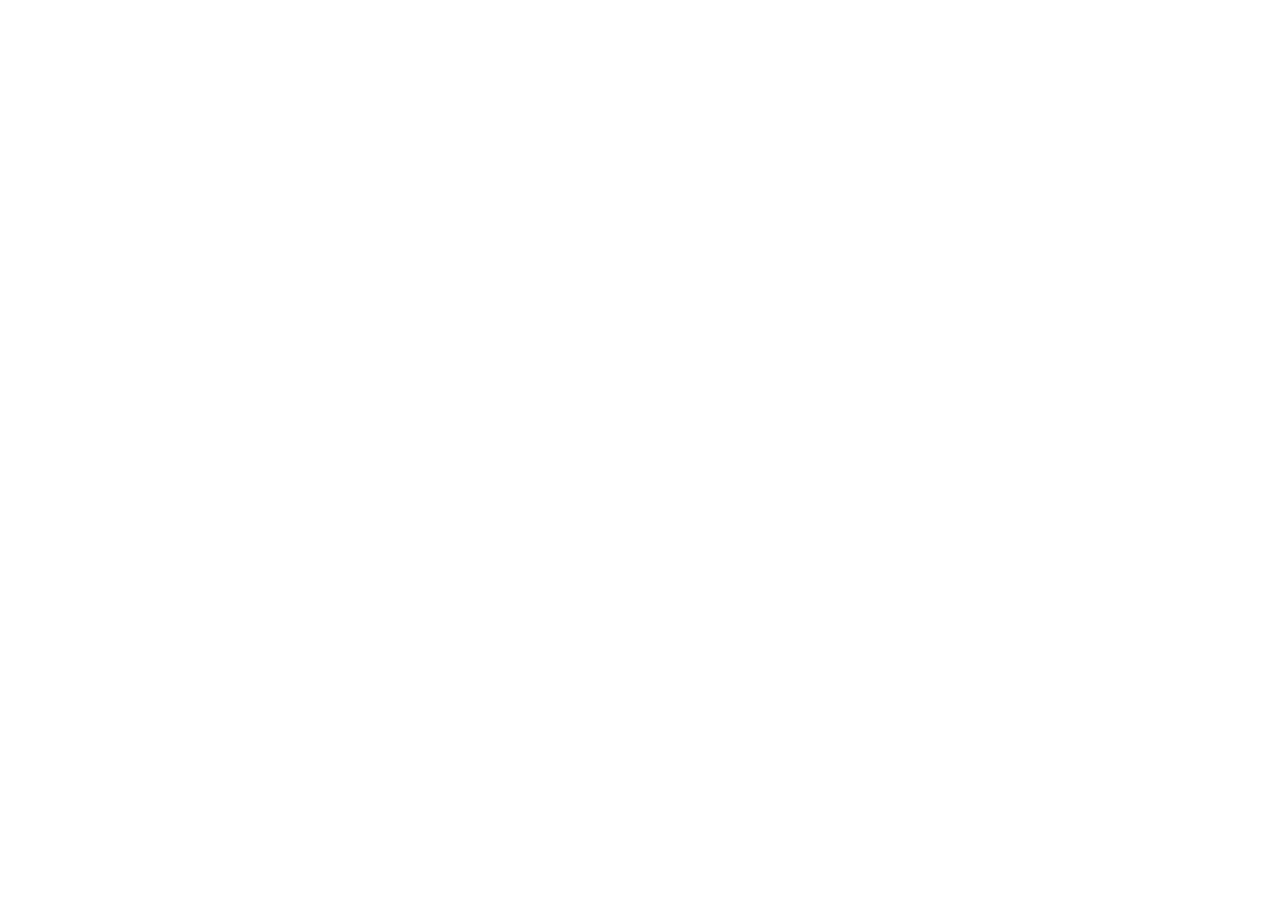
==== index.html @ 8a38949e "firt commit" ====
<!DOCTYPE html>
<html lang="en">
<head>
    <meta charset="UTF-8">
    <meta name="viewport" content="width=device-width, initial-scale=1.0">
    <title>Project: Rock Paper Scissors</title>
</head>
<body>
    <script>
        
    </script>
</body>
</html>
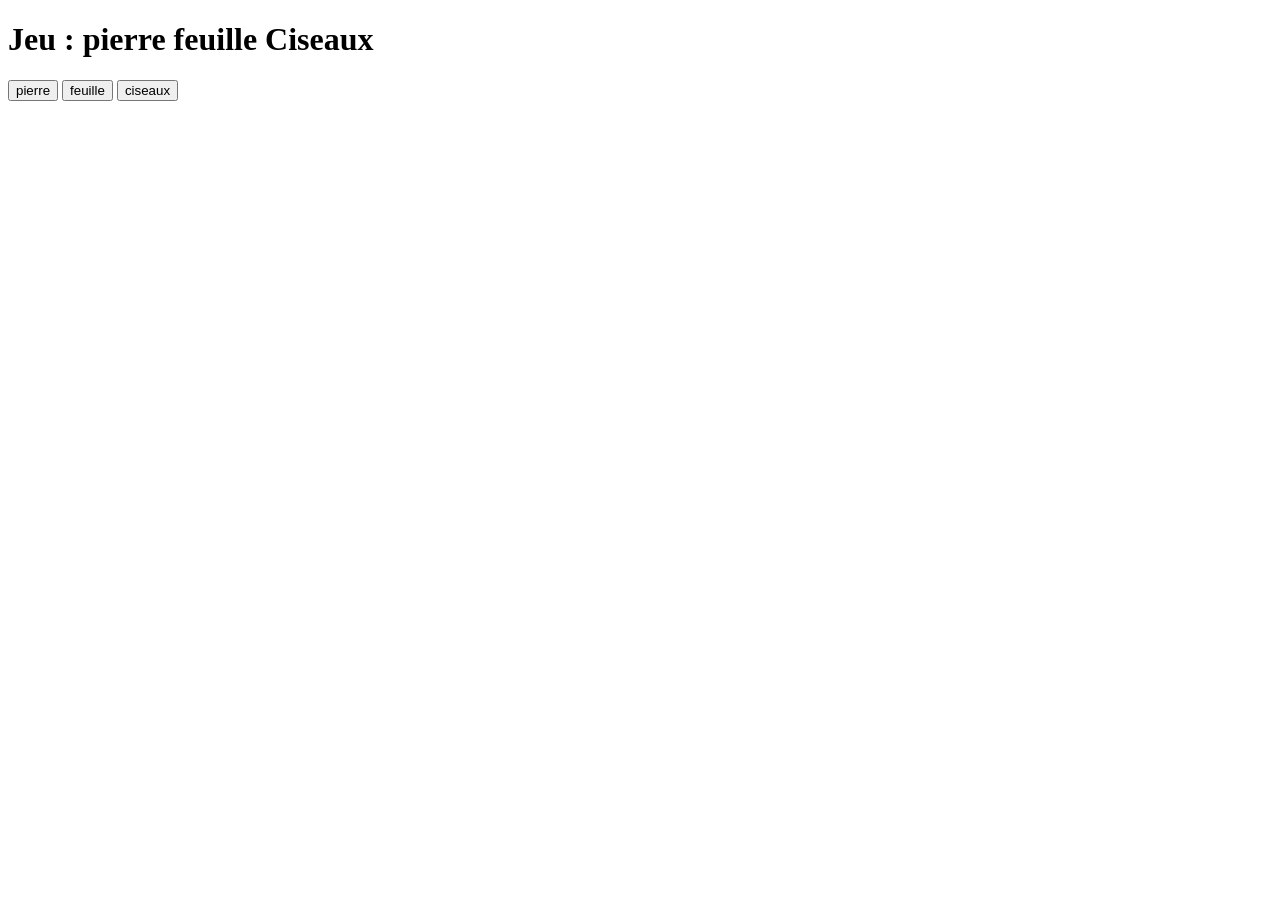
==== commit e26158af: "avant dernier commit" ====
--- a/index.html
+++ b/index.html
@@ -1,13 +1,18 @@
 <!DOCTYPE html>
 <html lang="en">
-<head>
-    <meta charset="UTF-8">
-    <meta name="viewport" content="width=device-width, initial-scale=1.0">
+  <head>
+    <meta charset="UTF-8" />
+    <meta name="viewport" content="width=device-width, initial-scale=1.0" />
     <title>Project: Rock Paper Scissors</title>
-</head>
-<body>
-    <script>
-        
-    </script>
-</body>
-</html>+  </head>
+  <body>
+    <h1>Jeu : pierre feuille Ciseaux</h1>
+
+    <button id="pierre">pierre</button>
+    <button id="feuille">feuille</button>
+    <button id="ciseaux">ciseaux</button>
+    <div id="resultat"></div>
+    <div id="score"></div>
+    <script src="script.js"></script>
+  </body>
+</html>
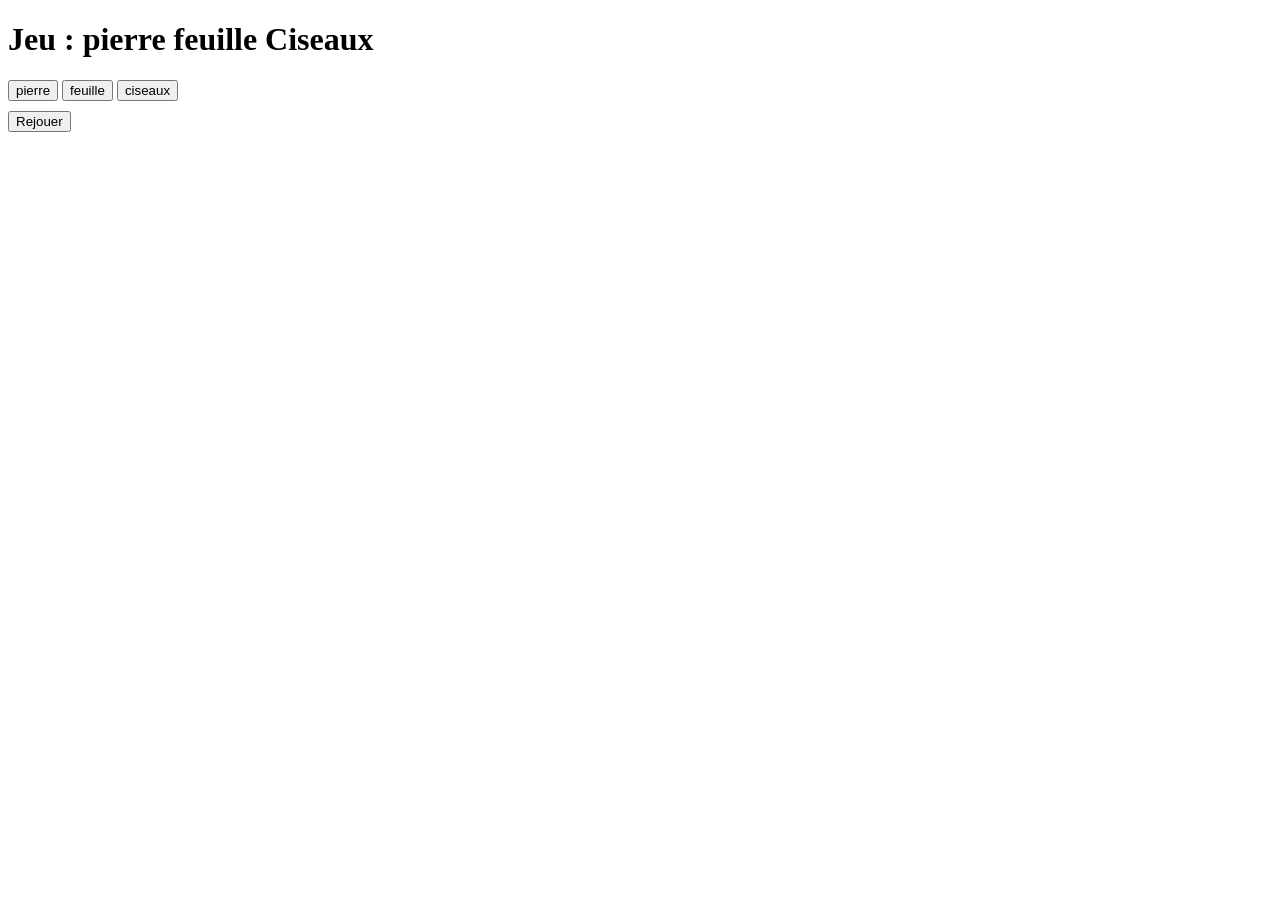
==== commit 924499d6: "Deuxieme" ====
--- a/index.html
+++ b/index.html
@@ -8,9 +8,12 @@
   <body>
     <h1>Jeu : pierre feuille Ciseaux</h1>
 
-    <button id="pierre">pierre</button>
-    <button id="feuille">feuille</button>
-    <button id="ciseaux">ciseaux</button>
+    <div style="margin-bottom: 10px">
+      <button id="pierre">pierre</button>
+      <button id="feuille">feuille</button>
+      <button id="ciseaux">ciseaux</button>
+    </div>
+    <button id="rejouer">Rejouer</button>
     <div id="resultat"></div>
     <div id="score"></div>
     <script src="script.js"></script>
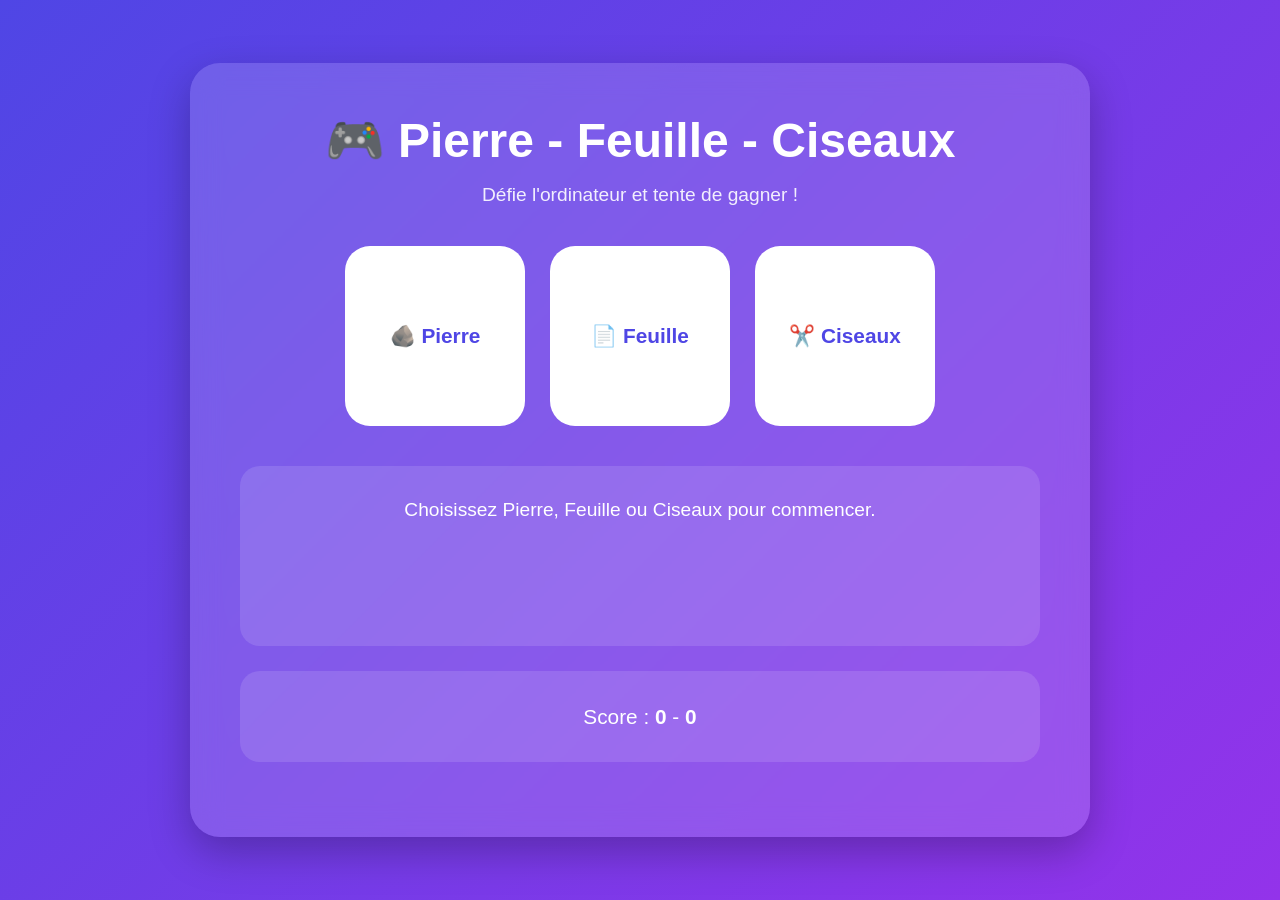
==== commit 246aaf83: "feat: complete rock paper scissors game" ====
--- a/index.html
+++ b/index.html
@@ -1,21 +1,31 @@
-<!DOCTYPE html>
-<html lang="en">
+<!doctype html>
+<html lang="fr">
   <head>
     <meta charset="UTF-8" />
     <meta name="viewport" content="width=device-width, initial-scale=1.0" />
-    <title>Project: Rock Paper Scissors</title>
+    <title>Pierre Feuille Ciseaux</title>
+    <link rel="stylesheet" href="styles.css" />
   </head>
   <body>
-    <h1>Jeu : pierre feuille Ciseaux</h1>
+    <div class="container">
+      <h1>🎮 Pierre - Feuille - Ciseaux</h1>
+      <p class="subtitle">Défie l'ordinateur et tente de gagner !</p>
 
-    <div style="margin-bottom: 10px">
-      <button id="pierre">pierre</button>
-      <button id="feuille">feuille</button>
-      <button id="ciseaux">ciseaux</button>
+      <div class="choices">
+        <button id="pierre">🪨 Pierre</button>
+        <button id="feuille">📄 Feuille</button>
+        <button id="ciseaux">✂️ Ciseaux</button>
+      </div>
+
+      <div id="resultat" class="resultat">
+        Choisissez une option pour commencer.
+      </div>
+
+      <div id="score" class="score">Joueur : 0 | Ordinateur : 0</div>
+
+      <button id="rejouer" class="restart">🔄 Rejouer</button>
     </div>
-    <button id="rejouer">Rejouer</button>
-    <div id="resultat"></div>
-    <div id="score"></div>
+
     <script src="script.js"></script>
   </body>
 </html>
--- a/styles.css
+++ b/styles.css
@@ -0,0 +1,144 @@
+* {
+  margin: 0;
+  padding: 0;
+  box-sizing: border-box;
+  font-family: "Segoe UI", sans-serif;
+}
+
+body {
+  min-height: 100vh;
+  background: linear-gradient(135deg, #4f46e5, #9333ea);
+  display: flex;
+  justify-content: center;
+  align-items: center;
+  padding: 30px;
+}
+
+.container {
+  width: 100%;
+  max-width: 900px;
+  text-align: center;
+  padding: 50px;
+  border-radius: 30px;
+  background: rgba(255, 255, 255, 0.15);
+  backdrop-filter: blur(15px);
+  box-shadow: 0 15px 40px rgba(0, 0, 0, 0.25);
+  color: white;
+}
+
+h1 {
+  font-size: 3rem;
+  margin-bottom: 15px;
+}
+
+.subtitle {
+  font-size: 1.2rem;
+  margin-bottom: 40px;
+  opacity: 0.9;
+}
+
+/* Boutons du jeu */
+
+.choices {
+  display: flex;
+  justify-content: center;
+  gap: 25px;
+  flex-wrap: wrap;
+  margin-bottom: 40px;
+}
+
+.choices button {
+  width: 180px;
+  height: 180px;
+  border: none;
+  border-radius: 25px;
+  background: white;
+  color: #4f46e5;
+  font-size: 1.3rem;
+  font-weight: bold;
+  cursor: pointer;
+  transition: all 0.3s ease;
+}
+
+.choices button:hover {
+  transform: translateY(-10px) scale(1.05);
+  box-shadow: 0 15px 25px rgba(0, 0, 0, 0.25);
+}
+
+.choices button:disabled {
+  opacity: 0.5;
+  cursor: not-allowed;
+}
+
+/* Résultat */
+
+.resultat {
+  background: rgba(255, 255, 255, 0.12);
+  border-radius: 20px;
+  padding: 25px;
+  margin-bottom: 25px;
+  min-height: 180px;
+  font-size: 1.2rem;
+  line-height: 2;
+}
+
+.resultat h3 {
+  margin-bottom: 15px;
+  font-size: 1.6rem;
+}
+
+/* Score */
+
+.score {
+  background: rgba(255, 255, 255, 0.12);
+  border-radius: 20px;
+  padding: 25px;
+  font-size: 1.3rem;
+  line-height: 2;
+  margin-bottom: 25px;
+}
+
+/* Bouton rejouer */
+
+.restart {
+  padding: 15px 35px;
+  border: none;
+  border-radius: 15px;
+  background: #f59e0b;
+  color: white;
+  font-size: 1.1rem;
+  font-weight: bold;
+  cursor: pointer;
+  transition: all 0.3s ease;
+}
+
+.restart:hover {
+  transform: scale(1.08);
+}
+
+.restart:active {
+  transform: scale(0.98);
+}
+
+/* Mobile */
+
+@media (max-width: 768px) {
+  .container {
+    padding: 30px 20px;
+  }
+
+  h1 {
+    font-size: 2rem;
+  }
+
+  .choices button {
+    width: 140px;
+    height: 140px;
+    font-size: 1.1rem;
+  }
+
+  .resultat,
+  .score {
+    font-size: 1rem;
+  }
+}
